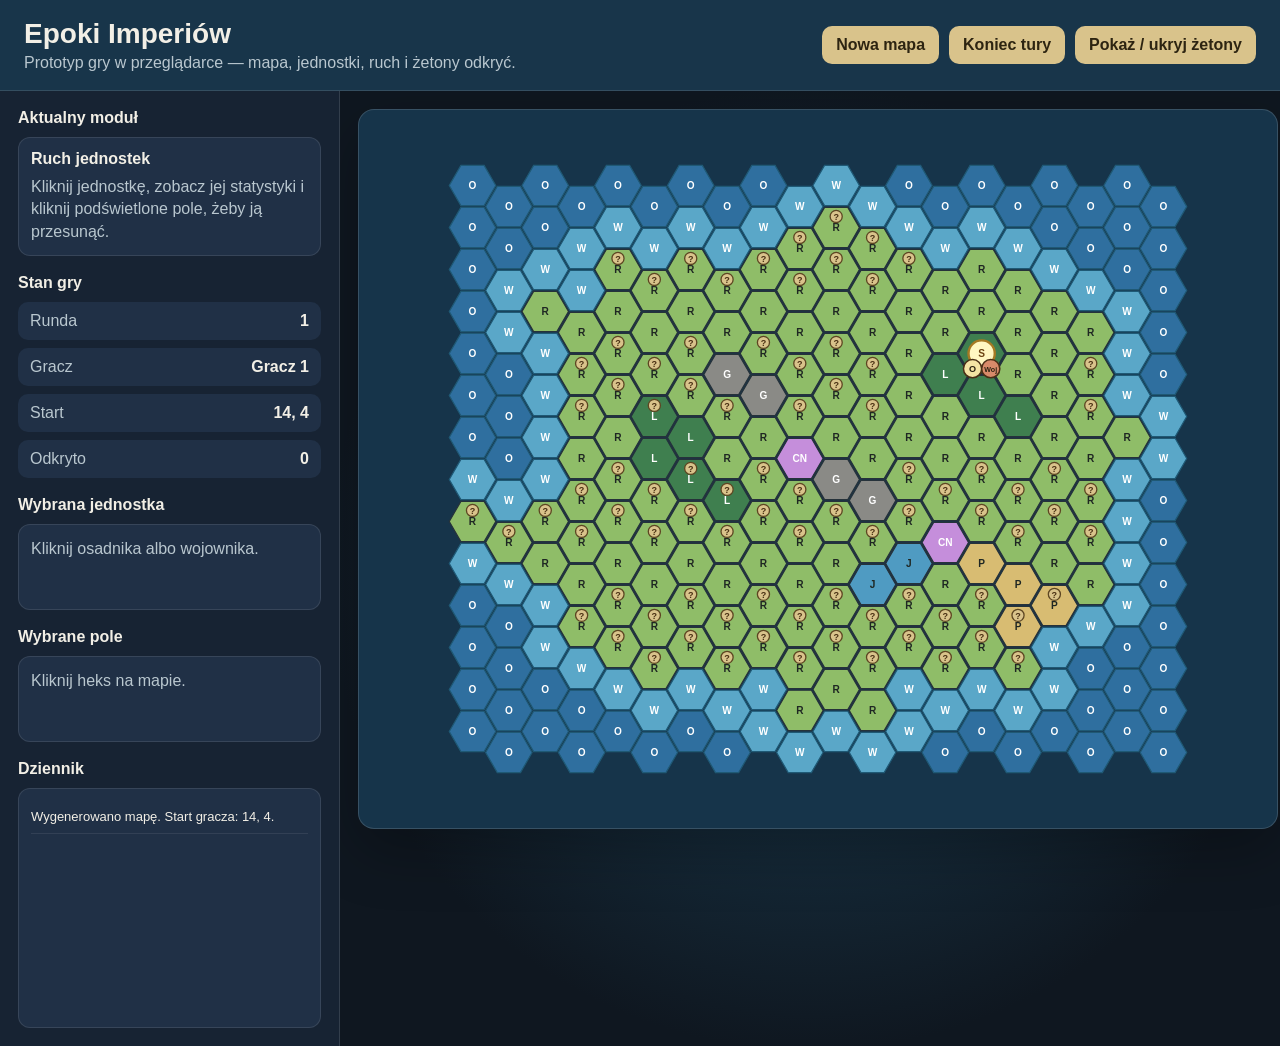
==== game/index.html @ 999e492c "Add movement UI controls" ====
<!doctype html>
<html lang="pl">
<head>
  <meta charset="utf-8" />
  <meta name="viewport" content="width=device-width, initial-scale=1" />
  <title>Epoki Imperiów — prototyp gry</title>
  <link rel="stylesheet" href="styles.css" />
</head>
<body>
  <header class="topbar">
    <div>
      <h1>Epoki Imperiów</h1>
      <p>Prototyp gry w przeglądarce — mapa, jednostki, ruch i żetony odkryć.</p>
    </div>
    <div class="topbar-actions">
      <button id="new-map-button">Nowa mapa</button>
      <button id="end-turn-button">Koniec tury</button>
      <button id="toggle-tokens-button">Pokaż / ukryj żetony</button>
    </div>
  </header>

  <main class="layout">
    <aside class="panel">
      <h2>Aktualny moduł</h2>
      <div class="module-box">
        <strong>Ruch jednostek</strong>
        <p>Kliknij jednostkę, zobacz jej statystyki i kliknij podświetlone pole, żeby ją przesunąć.</p>
      </div>

      <h2>Stan gry</h2>
      <dl class="stats">
        <div><dt>Runda</dt><dd id="round-value">1</dd></div>
        <div><dt>Gracz</dt><dd id="player-value">Gracz 1</dd></div>
        <div><dt>Start</dt><dd id="start-value">—</dd></div>
        <div><dt>Odkryto</dt><dd id="discoveries-value">0</dd></div>
      </dl>

      <h2>Wybrana jednostka</h2>
      <div id="selected-unit" class="info-box">Kliknij osadnika albo wojownika.</div>

      <h2>Wybrane pole</h2>
      <div id="selected-hex" class="info-box">Kliknij heks na mapie.</div>

      <h2>Dziennik</h2>
      <div id="log" class="log"></div>
    </aside>

    <section class="board-wrap">
      <svg id="board" role="img" aria-label="Mapa heksowa gry Epoki Imperiów"></svg>
    </section>
  </main>

  <script src="app.js"></script>
</body>
</html>
---- game/styles.css ----
:root {
  --bg: #0f1720;
  --panel: #172333;
  --panel-2: #203046;
  --text: #f2efe6;
  --muted: #b9c7cf;
  --accent: #d9c38b;
  --accent-2: #5aa7c8;
  --danger: #d88a6a;
}

* {
  box-sizing: border-box;
}

body {
  margin: 0;
  min-height: 100vh;
  font-family: Arial, sans-serif;
  color: var(--text);
  background: var(--bg);
}

button {
  border: 0;
  border-radius: 10px;
  padding: 10px 14px;
  font: inherit;
  font-weight: 700;
  cursor: pointer;
  background: var(--accent);
  color: #2d2411;
}

button:hover {
  filter: brightness(1.08);
}

.topbar {
  display: flex;
  justify-content: space-between;
  align-items: center;
  gap: 20px;
  padding: 18px 24px;
  background: #18354a;
  border-bottom: 1px solid rgba(255, 255, 255, 0.12);
}

.topbar h1 {
  margin: 0 0 4px;
  font-size: 28px;
}

.topbar p {
  margin: 0;
  color: var(--muted);
}

.topbar-actions {
  display: flex;
  flex-wrap: wrap;
  gap: 10px;
  justify-content: flex-end;
}

.layout {
  display: grid;
  grid-template-columns: 340px 1fr;
  min-height: calc(100vh - 86px);
}

.panel {
  padding: 18px;
  background: var(--panel);
  border-right: 1px solid rgba(255, 255, 255, 0.12);
  overflow: auto;
}

.panel h2 {
  margin: 18px 0 10px;
  font-size: 16px;
}

.panel h2:first-child {
  margin-top: 0;
}

.module-box,
.info-box,
.log {
  background: var(--panel-2);
  border: 1px solid rgba(255, 255, 255, 0.1);
  border-radius: 12px;
  padding: 12px;
}

.module-box p {
  margin: 8px 0 0;
  color: var(--muted);
  line-height: 1.4;
}

.stats {
  display: grid;
  gap: 8px;
  margin: 0;
}

.stats div {
  display: flex;
  justify-content: space-between;
  gap: 16px;
  padding: 10px 12px;
  background: var(--panel-2);
  border-radius: 10px;
}

.stats dt {
  color: var(--muted);
}

.stats dd {
  margin: 0;
  font-weight: 700;
}

.info-box {
  min-height: 86px;
  color: var(--muted);
  line-height: 1.5;
}

.log {
  height: 240px;
  overflow: auto;
  font-size: 13px;
  line-height: 1.4;
}

.log-entry {
  padding: 7px 0;
  border-bottom: 1px solid rgba(255, 255, 255, 0.08);
}

.board-wrap {
  overflow: auto;
  padding: 18px;
  background: radial-gradient(circle at center, #1c4056 0%, #0f1720 72%);
}

#board {
  display: block;
  min-width: 920px;
  min-height: 720px;
  background: #16344a;
  border-radius: 16px;
  border: 1px solid rgba(255, 255, 255, 0.14);
  box-shadow: 0 20px 60px rgba(0, 0, 0, 0.28);
}

.hex {
  cursor: pointer;
  transition: filter 0.12s ease, stroke-width 0.12s ease;
}

.hex:hover {
  filter: brightness(1.16);
  stroke-width: 2.2;
}

.hex-label {
  pointer-events: none;
  font-size: 10px;
  font-weight: 700;
  text-anchor: middle;
  dominant-baseline: middle;
}

.token,
.unit,
.start-marker {
  pointer-events: none;
}

.token-text,
.unit-text,
.start-text {
  pointer-events: none;
  font-weight: 700;
  text-anchor: middle;
  dominant-baseline: middle;
}

@media (max-width: 980px) {
  .layout {
    grid-template-columns: 1fr;
  }

  .panel {
    border-right: 0;
    border-bottom: 1px solid rgba(255, 255, 255, 0.12);
  }
}
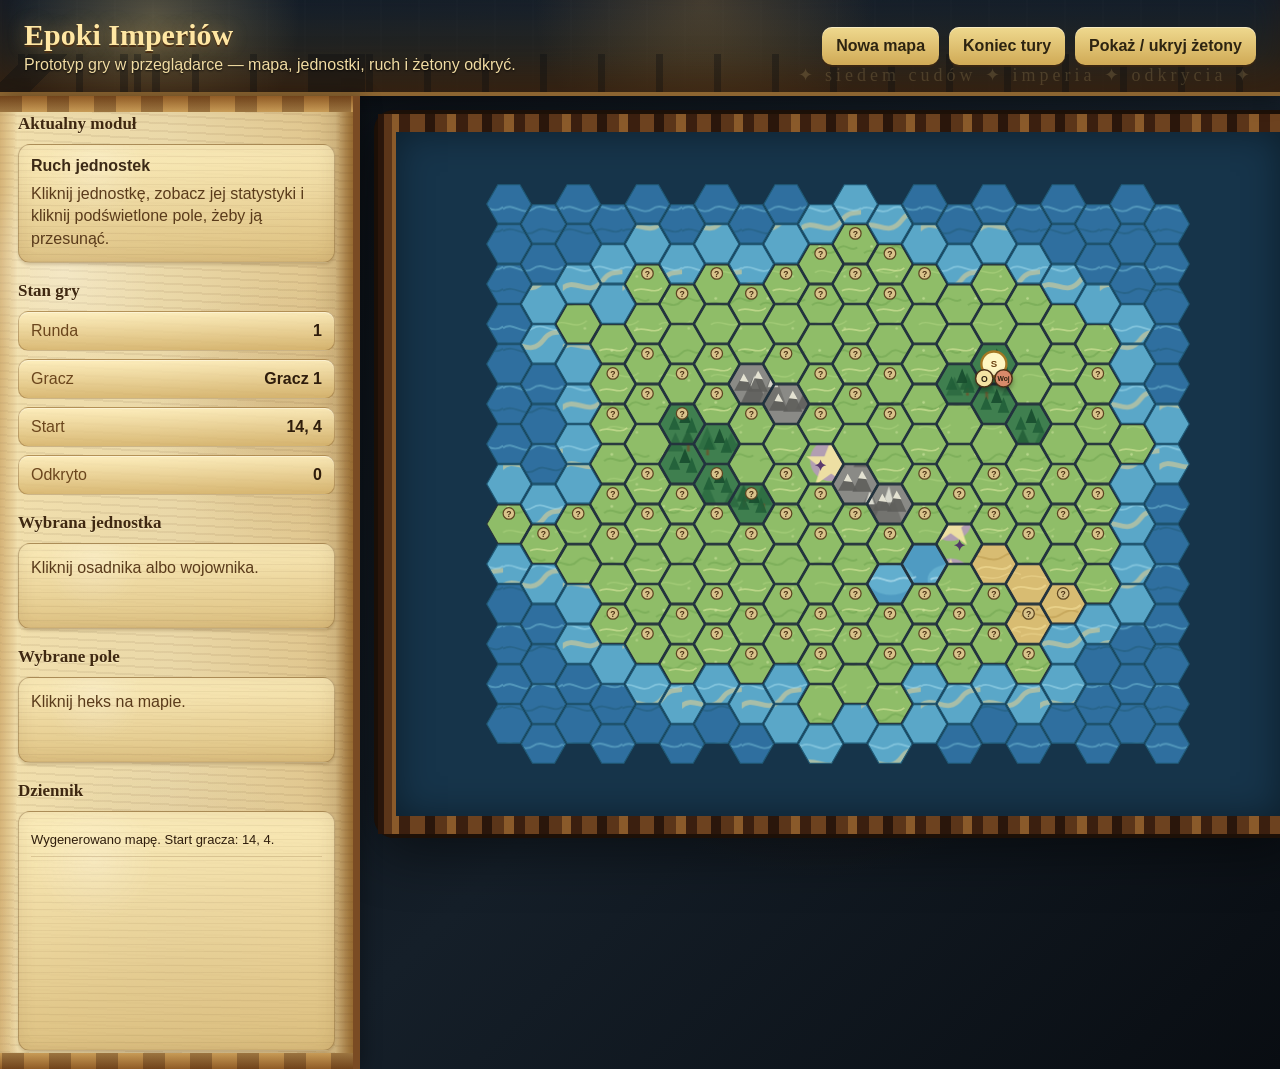
==== commit eafd5805: "Load terrain graphics overlay" ====
--- a/game/index.html
+++ b/game/index.html
@@ -51,5 +51,6 @@
   </main>
 
   <script src="app.js"></script>
+  <script src="terrain-images.js"></script>
 </body>
 </html>
--- a/game/styles.css
+++ b/game/styles.css
@@ -7,6 +7,10 @@
   --accent: #d9c38b;
   --accent-2: #5aa7c8;
   --danger: #d88a6a;
+  --ok: #96d98b;
+  --papyrus: #ead8a8;
+  --papyrus-dark: #b79354;
+  --ink: #3c2a16;
 }
 
 * {
@@ -18,7 +22,9 @@
   min-height: 100vh;
   font-family: Arial, sans-serif;
   color: var(--text);
-  background: var(--bg);
+  background:
+    radial-gradient(circle at 50% 0%, rgba(114, 80, 37, 0.22), transparent 36%),
+    linear-gradient(135deg, #0d1218 0%, #111c25 48%, #070b10 100%);
 }
 
 button {
@@ -28,8 +34,12 @@
   font: inherit;
   font-weight: 700;
   cursor: pointer;
-  background: var(--accent);
+  background:
+    linear-gradient(180deg, #efd98f 0%, #d0aa56 100%);
   color: #2d2411;
+  box-shadow:
+    inset 0 1px 0 rgba(255, 255, 255, 0.45),
+    0 2px 0 rgba(63, 39, 15, 0.7);
 }
 
 button:hover {
@@ -37,23 +47,68 @@
 }
 
 .topbar {
+  position: relative;
   display: flex;
   justify-content: space-between;
   align-items: center;
   gap: 20px;
   padding: 18px 24px;
-  background: #18354a;
-  border-bottom: 1px solid rgba(255, 255, 255, 0.12);
+  overflow: hidden;
+  background:
+    radial-gradient(circle at 12% 18%, rgba(255, 219, 134, 0.28), transparent 13%),
+    radial-gradient(circle at 55% 0%, rgba(210, 154, 71, 0.25), transparent 24%),
+    linear-gradient(180deg, rgba(20, 32, 46, 0.84) 0%, rgba(38, 37, 32, 0.88) 58%, rgba(57, 40, 22, 0.96) 100%),
+    repeating-linear-gradient(90deg, rgba(255,255,255,0.05) 0 2px, transparent 2px 38px);
+  border-bottom: 4px solid #8c6531;
+  box-shadow:
+    inset 0 -18px 34px rgba(44, 25, 10, 0.45),
+    0 4px 18px rgba(0, 0, 0, 0.35);
+}
+
+.topbar::before {
+  content: '';
+  position: absolute;
+  inset: auto 0 0 0;
+  height: 38px;
+  opacity: 0.34;
+  background:
+    linear-gradient(135deg, transparent 0 20px, #0a0d10 20px 48px, transparent 48px 100px),
+    linear-gradient(90deg, transparent 0 120px, #0a0d10 120px 128px, transparent 128px 152px, #0a0d10 152px 160px, transparent 160px 230px),
+    linear-gradient(90deg, transparent 0 310px, #0a0d10 310px 365px, transparent 365px 440px),
+    repeating-linear-gradient(90deg, transparent 0 18px, #0a0d10 18px 25px, transparent 25px 58px);
+}
+
+.topbar::after {
+  content: '✦  siedem cudów  ✦  imperia  ✦  odkrycia  ✦';
+  position: absolute;
+  right: 26px;
+  bottom: 6px;
+  color: rgba(246, 219, 145, 0.16);
+  font-family: Georgia, serif;
+  font-size: 18px;
+  letter-spacing: 4px;
+  pointer-events: none;
+}
+
+.topbar > * {
+  position: relative;
+  z-index: 1;
 }
 
 .topbar h1 {
   margin: 0 0 4px;
-  font-size: 28px;
+  font-family: Georgia, 'Times New Roman', serif;
+  font-size: 30px;
+  color: #ffe7a3;
+  text-shadow:
+    0 2px 0 #4b2f14,
+    0 0 18px rgba(238, 190, 91, 0.35);
 }
 
 .topbar p {
   margin: 0;
-  color: var(--muted);
+  color: #f1dca3;
+  text-shadow: 0 1px 2px rgba(0, 0, 0, 0.75);
 }
 
 .topbar-actions {
@@ -65,20 +120,56 @@
 
 .layout {
   display: grid;
-  grid-template-columns: 340px 1fr;
+  grid-template-columns: 360px 1fr;
   min-height: calc(100vh - 86px);
 }
 
 .panel {
+  position: relative;
   padding: 18px;
-  background: var(--panel);
-  border-right: 1px solid rgba(255, 255, 255, 0.12);
+  color: var(--ink);
+  background:
+    radial-gradient(circle at 18% 18%, rgba(255, 255, 255, 0.30), transparent 12%),
+    radial-gradient(circle at 78% 32%, rgba(129, 83, 35, 0.13), transparent 18%),
+    radial-gradient(circle at 48% 88%, rgba(91, 50, 20, 0.14), transparent 22%),
+    repeating-linear-gradient(3deg, rgba(93, 59, 29, 0.08) 0 2px, transparent 2px 8px),
+    linear-gradient(90deg, #c79d5a 0%, #f1dfad 5%, #ead8a8 48%, #dfc48b 95%, #a97937 100%);
+  border-right: 7px solid #7a4b23;
+  box-shadow:
+    inset -18px 0 28px rgba(73, 42, 15, 0.22),
+    inset 10px 0 16px rgba(255, 242, 196, 0.35),
+    5px 0 16px rgba(0, 0, 0, 0.28);
   overflow: auto;
+}
+
+.panel::before,
+.panel::after {
+  content: '';
+  position: absolute;
+  left: 0;
+  right: 0;
+  height: 16px;
+  pointer-events: none;
+  background:
+    repeating-linear-gradient(90deg, rgba(82, 47, 19, 0.42) 0 22px, rgba(171, 120, 55, 0.25) 22px 47px),
+    linear-gradient(180deg, #875220, #d1a761);
+}
+
+.panel::before {
+  top: 0;
+}
+
+.panel::after {
+  bottom: 0;
+  transform: rotate(180deg);
 }
 
 .panel h2 {
   margin: 18px 0 10px;
-  font-size: 16px;
+  font-family: Georgia, 'Times New Roman', serif;
+  font-size: 17px;
+  color: #3f2811;
+  text-shadow: 0 1px 0 rgba(255, 244, 205, 0.55);
 }
 
 .panel h2:first-child {
@@ -88,15 +179,21 @@
 .module-box,
 .info-box,
 .log {
-  background: var(--panel-2);
-  border: 1px solid rgba(255, 255, 255, 0.1);
+  background:
+    radial-gradient(circle at 24% 20%, rgba(255, 255, 255, 0.20), transparent 20%),
+    repeating-linear-gradient(0deg, rgba(83, 50, 21, 0.06) 0 1px, transparent 1px 7px),
+    linear-gradient(180deg, rgba(255, 241, 191, 0.82), rgba(218, 188, 122, 0.82));
+  border: 1px solid rgba(93, 55, 18, 0.35);
   border-radius: 12px;
   padding: 12px;
+  box-shadow:
+    inset 0 0 18px rgba(112, 69, 22, 0.12),
+    0 2px 3px rgba(74, 42, 12, 0.18);
 }
 
 .module-box p {
   margin: 8px 0 0;
-  color: var(--muted);
+  color: #5a3b1b;
   line-height: 1.4;
 }
 
@@ -111,23 +208,64 @@
   justify-content: space-between;
   gap: 16px;
   padding: 10px 12px;
-  background: var(--panel-2);
+  background:
+    linear-gradient(180deg, rgba(255, 240, 191, 0.86), rgba(212, 177, 105, 0.82));
+  border: 1px solid rgba(93, 55, 18, 0.30);
   border-radius: 10px;
+  box-shadow: inset 0 1px 0 rgba(255, 255, 255, 0.35);
 }
 
 .stats dt {
-  color: var(--muted);
+  color: #6b461d;
 }
 
 .stats dd {
   margin: 0;
   font-weight: 700;
+  color: #2f1d0c;
 }
 
 .info-box {
   min-height: 86px;
-  color: var(--muted);
+  color: #5a3b1b;
   line-height: 1.5;
+}
+
+.info-box strong {
+  color: #2f1d0c;
+}
+
+.unit-card-title {
+  display: flex;
+  justify-content: space-between;
+  gap: 10px;
+  margin-bottom: 8px;
+}
+
+.unit-stat-grid {
+  display: grid;
+  grid-template-columns: 1fr 1fr;
+  gap: 6px;
+  margin-top: 8px;
+}
+
+.unit-stat {
+  padding: 8px;
+  border-radius: 8px;
+  background: rgba(82, 49, 18, 0.10);
+  border: 1px solid rgba(82, 49, 18, 0.14);
+}
+
+.unit-stat span {
+  display: block;
+  color: #795326;
+  font-size: 12px;
+}
+
+.unit-stat b {
+  display: block;
+  margin-top: 2px;
+  color: #2f1d0c;
 }
 
 .log {
@@ -139,13 +277,16 @@
 
 .log-entry {
   padding: 7px 0;
-  border-bottom: 1px solid rgba(255, 255, 255, 0.08);
+  color: #2f1d0c;
+  border-bottom: 1px solid rgba(93, 55, 18, 0.18);
 }
 
 .board-wrap {
   overflow: auto;
   padding: 18px;
-  background: radial-gradient(circle at center, #1c4056 0%, #0f1720 72%);
+  background:
+    radial-gradient(circle at center, rgba(81, 50, 25, 0.34) 0%, transparent 44%),
+    linear-gradient(135deg, #0c1117 0%, #151f29 48%, #090d12 100%);
 }
 
 #board {
@@ -153,9 +294,20 @@
   min-width: 920px;
   min-height: 720px;
   background: #16344a;
+  border: 18px solid #3a2414;
+  border-image: repeating-linear-gradient(
+    90deg,
+    #2a160b 0 10px,
+    #5b3519 10px 22px,
+    #8a5a2a 22px 31px,
+    #3b1f0f 31px 42px,
+    #6d421f 42px 56px
+  ) 28;
   border-radius: 16px;
-  border: 1px solid rgba(255, 255, 255, 0.14);
-  box-shadow: 0 20px 60px rgba(0, 0, 0, 0.28);
+  box-shadow:
+    inset 0 0 36px rgba(0, 0, 0, 0.42),
+    0 0 0 4px #1d1007,
+    0 18px 55px rgba(0, 0, 0, 0.48);
 }
 
 .hex {
@@ -176,10 +328,38 @@
   dominant-baseline: middle;
 }
 
+.terrain-decoration {
+  pointer-events: none;
+}
+
+.move-target {
+  cursor: pointer;
+  opacity: 0.72;
+}
+
+.move-target:hover {
+  opacity: 0.95;
+}
+
 .token,
-.unit,
 .start-marker {
   pointer-events: none;
+}
+
+.unit {
+  cursor: pointer;
+  filter: drop-shadow(0 3px 3px rgba(0, 0, 0, 0.35));
+}
+
+.unit:hover {
+  filter: brightness(1.12) drop-shadow(0 3px 3px rgba(0, 0, 0, 0.35));
+}
+
+.selected-unit-ring {
+  pointer-events: none;
+  fill: none;
+  stroke: #fff2c7;
+  stroke-width: 3;
 }
 
 .token-text,
@@ -198,6 +378,6 @@
 
   .panel {
     border-right: 0;
-    border-bottom: 1px solid rgba(255, 255, 255, 0.12);
+    border-bottom: 7px solid #7a4b23;
   }
 }
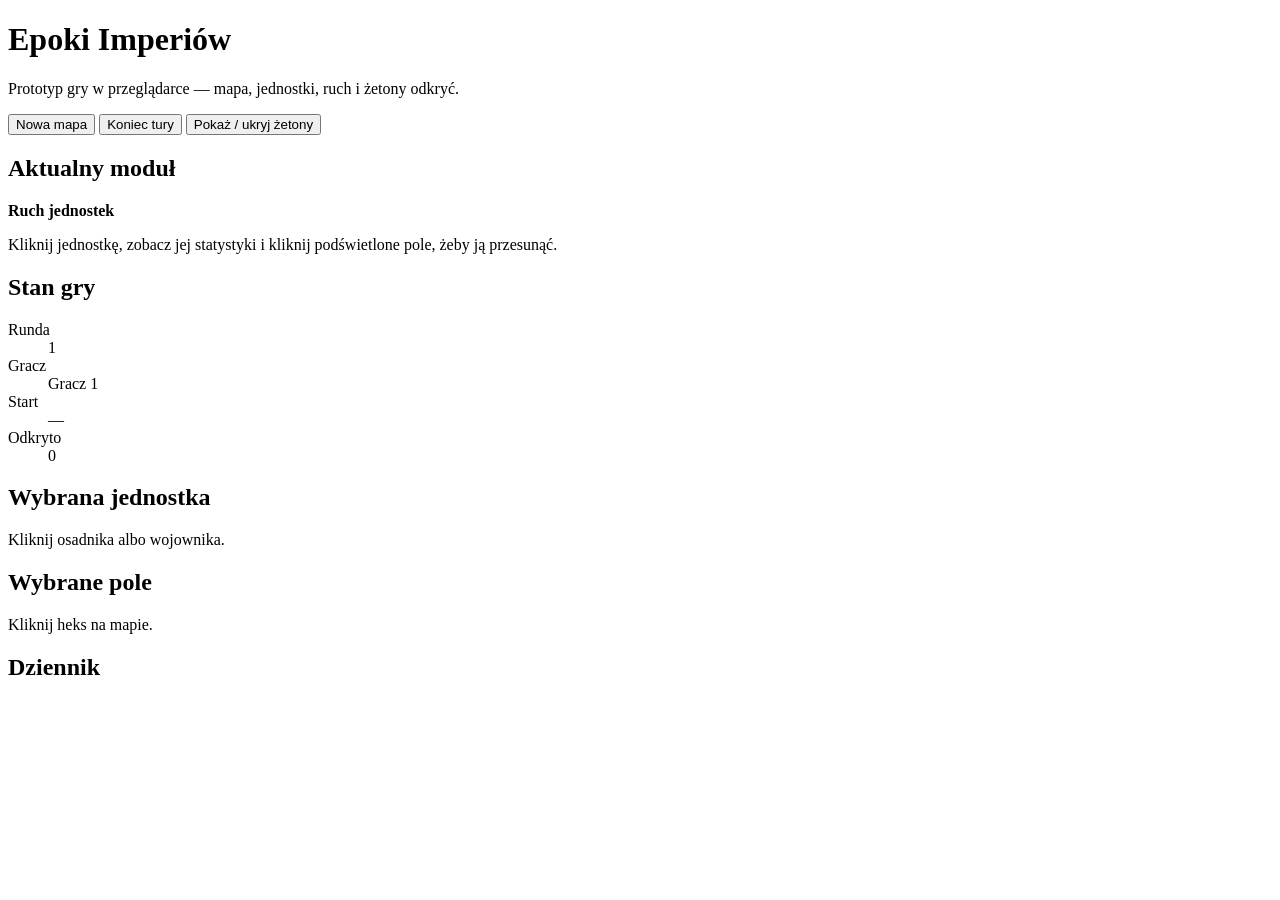
==== commit e53a4860: "Recreate browser game prototype index" ====
--- a/game/index.html
+++ b/game/index.html
@@ -51,6 +51,5 @@
   </main>
 
   <script src="app.js"></script>
-  <script src="terrain-images.js"></script>
 </body>
 </html>
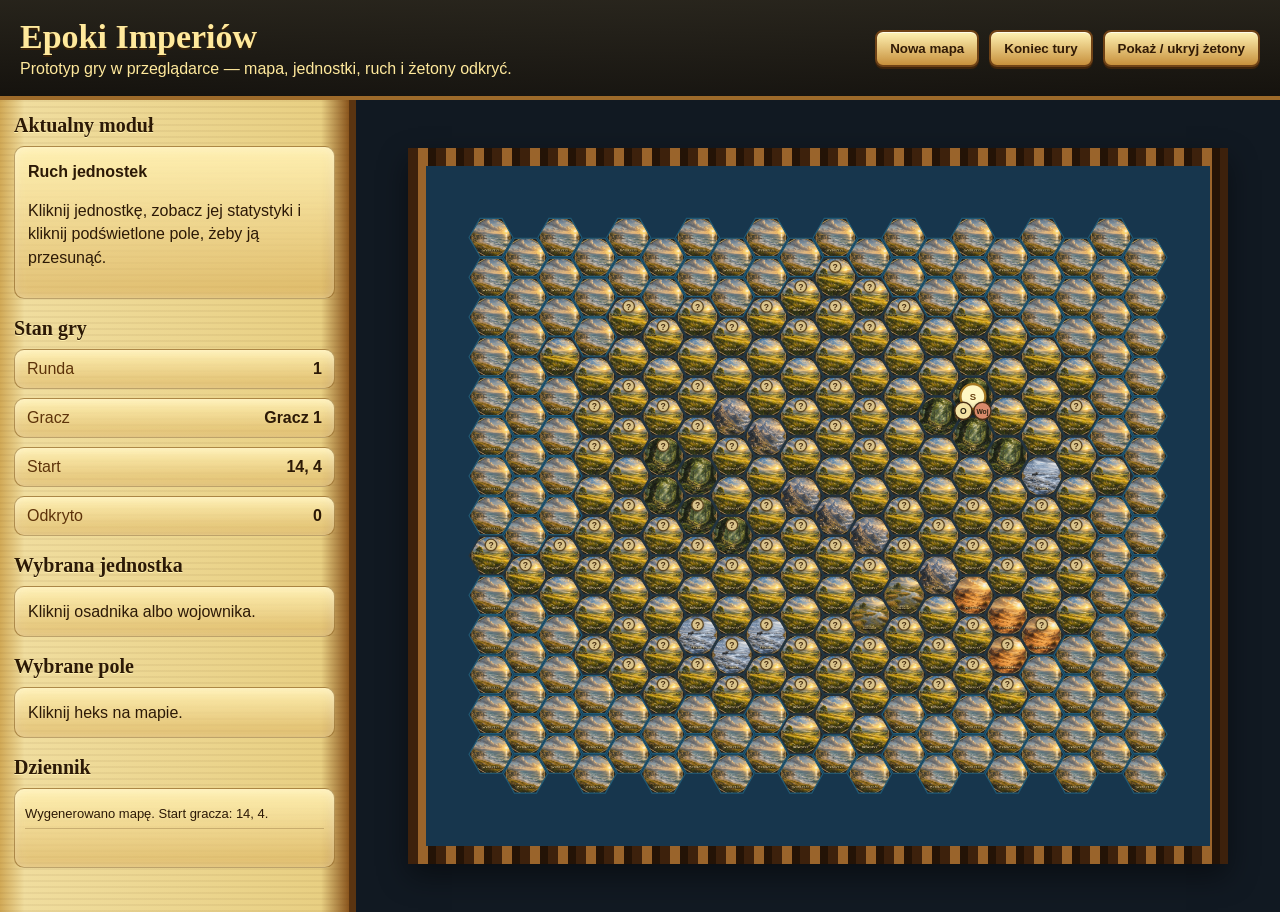
==== commit 2fd0c16f: "Load forced terrain graphics script" ====
--- a/game/index.html
+++ b/game/index.html
@@ -51,5 +51,6 @@
   </main>
 
   <script src="app.js"></script>
+  <script src="graphics-fix.js"></script>
 </body>
 </html>
--- a/game/styles.css
+++ b/game/styles.css
@@ -0,0 +1,118 @@
+:root {
+  --bg: #101820;
+  --panel: #ead18f;
+  --panel-dark: #8d5a24;
+  --ink: #2c1906;
+  --accent: #f0d47a;
+}
+
+* { box-sizing: border-box; }
+
+body {
+  margin: 0;
+  min-height: 100vh;
+  color: var(--ink);
+  background: radial-gradient(circle at top, #33404a 0, #101820 48%, #071018 100%);
+  font-family: Georgia, 'Times New Roman', serif;
+}
+
+.topbar {
+  display: flex;
+  align-items: center;
+  justify-content: space-between;
+  gap: 24px;
+  padding: 18px 20px;
+  color: #ffe99c;
+  background: linear-gradient(180deg, rgba(40, 36, 27, 0.96), rgba(22, 18, 12, 0.9));
+  border-bottom: 4px solid #9d6a2a;
+}
+
+.topbar h1 {
+  margin: 0;
+  font-size: 34px;
+  text-shadow: 0 2px 0 #3b2208;
+}
+
+.topbar p { margin: 4px 0 0; font-family: Arial, sans-serif; }
+
+.topbar-actions { display: flex; gap: 10px; flex-wrap: wrap; }
+
+button {
+  cursor: pointer;
+  border: 2px solid #6f4216;
+  border-radius: 8px;
+  padding: 9px 13px;
+  color: #321b06;
+  background: linear-gradient(#fff2b3, #c7903c);
+  font-weight: 700;
+  box-shadow: inset 0 1px 0 rgba(255,255,255,0.7), 0 2px 0 #3d230b;
+}
+
+.layout {
+  display: grid;
+  grid-template-columns: 356px 1fr;
+  min-height: calc(100vh - 88px);
+}
+
+.panel {
+  padding: 14px;
+  background-color: #e5c879;
+  background-image: repeating-linear-gradient(0deg, rgba(90,54,18,0.06) 0 2px, transparent 2px 6px), linear-gradient(90deg, #d1a956, #f0dd9e 7%, #e8cf82 92%, #8a551d);
+  border-right: 7px solid #5a3411;
+}
+
+.panel h2 { margin: 0 0 9px; font-size: 20px; text-shadow: 0 1px #fff0b1; }
+
+.module-box, .info-box, .log, .stats div {
+  border: 1px solid rgba(110, 70, 20, 0.45);
+  border-radius: 10px;
+  background: linear-gradient(180deg, rgba(255,240,178,0.96), rgba(213,169,83,0.55));
+  box-shadow: inset 0 1px 12px rgba(255,255,255,0.35);
+}
+
+.module-box, .info-box { padding: 13px; margin-bottom: 18px; font-family: Arial, sans-serif; line-height: 1.45; }
+
+.stats { margin: 0 0 18px; display: grid; gap: 9px; }
+.stats div { display: flex; justify-content: space-between; padding: 10px 12px; font-family: Arial, sans-serif; }
+.stats dt { color: #5d330a; }
+.stats dd { margin: 0; font-weight: 800; }
+
+.log { min-height: 80px; max-height: 170px; overflow: auto; padding: 10px; font-family: Arial, sans-serif; font-size: 13px; }
+.log-entry { padding: 7px 0; border-bottom: 1px solid rgba(90, 54, 18, 0.25); }
+
+.board-wrap {
+  display: flex;
+  align-items: center;
+  justify-content: center;
+  padding: 18px;
+  overflow: auto;
+  background: #111922;
+}
+
+#board {
+  max-width: 100%;
+  height: auto;
+  background: #17364d;
+  border: 18px solid transparent;
+  border-image: repeating-linear-gradient(90deg, #3d210c 0 10px, #9a642b 10px 20px, #241306 20px 28px) 18;
+  box-shadow: 0 12px 28px rgba(0,0,0,0.45);
+}
+
+.hex-base { cursor: pointer; }
+.hex-border { cursor: pointer; pointer-events: all; }
+.hex-border:hover { stroke: #ffe58a; stroke-width: 2.4; }
+.move-target { opacity: 0.82; cursor: pointer; }
+.token { filter: drop-shadow(0 1px 1px rgba(0,0,0,0.35)); }
+.token-text, .unit-text, .start-text { text-anchor: middle; dominant-baseline: middle; font-family: Arial, sans-serif; font-weight: 900; pointer-events: none; }
+.unit { cursor: pointer; filter: drop-shadow(0 2px 2px rgba(0,0,0,0.4)); }
+.selected-unit-ring { fill: none; stroke: #ffe45d; stroke-width: 3; }
+
+.unit-card-title { display: flex; justify-content: space-between; gap: 10px; margin-bottom: 8px; }
+.unit-stat-grid { display: grid; grid-template-columns: 1fr 1fr; gap: 7px; margin-top: 10px; }
+.unit-stat { padding: 7px; border-radius: 7px; background: rgba(255,255,255,0.32); }
+.unit-stat span { display: block; font-size: 12px; opacity: 0.75; }
+
+@media (max-width: 900px) {
+  .layout { grid-template-columns: 1fr; }
+  .panel { border-right: 0; border-bottom: 7px solid #5a3411; }
+}
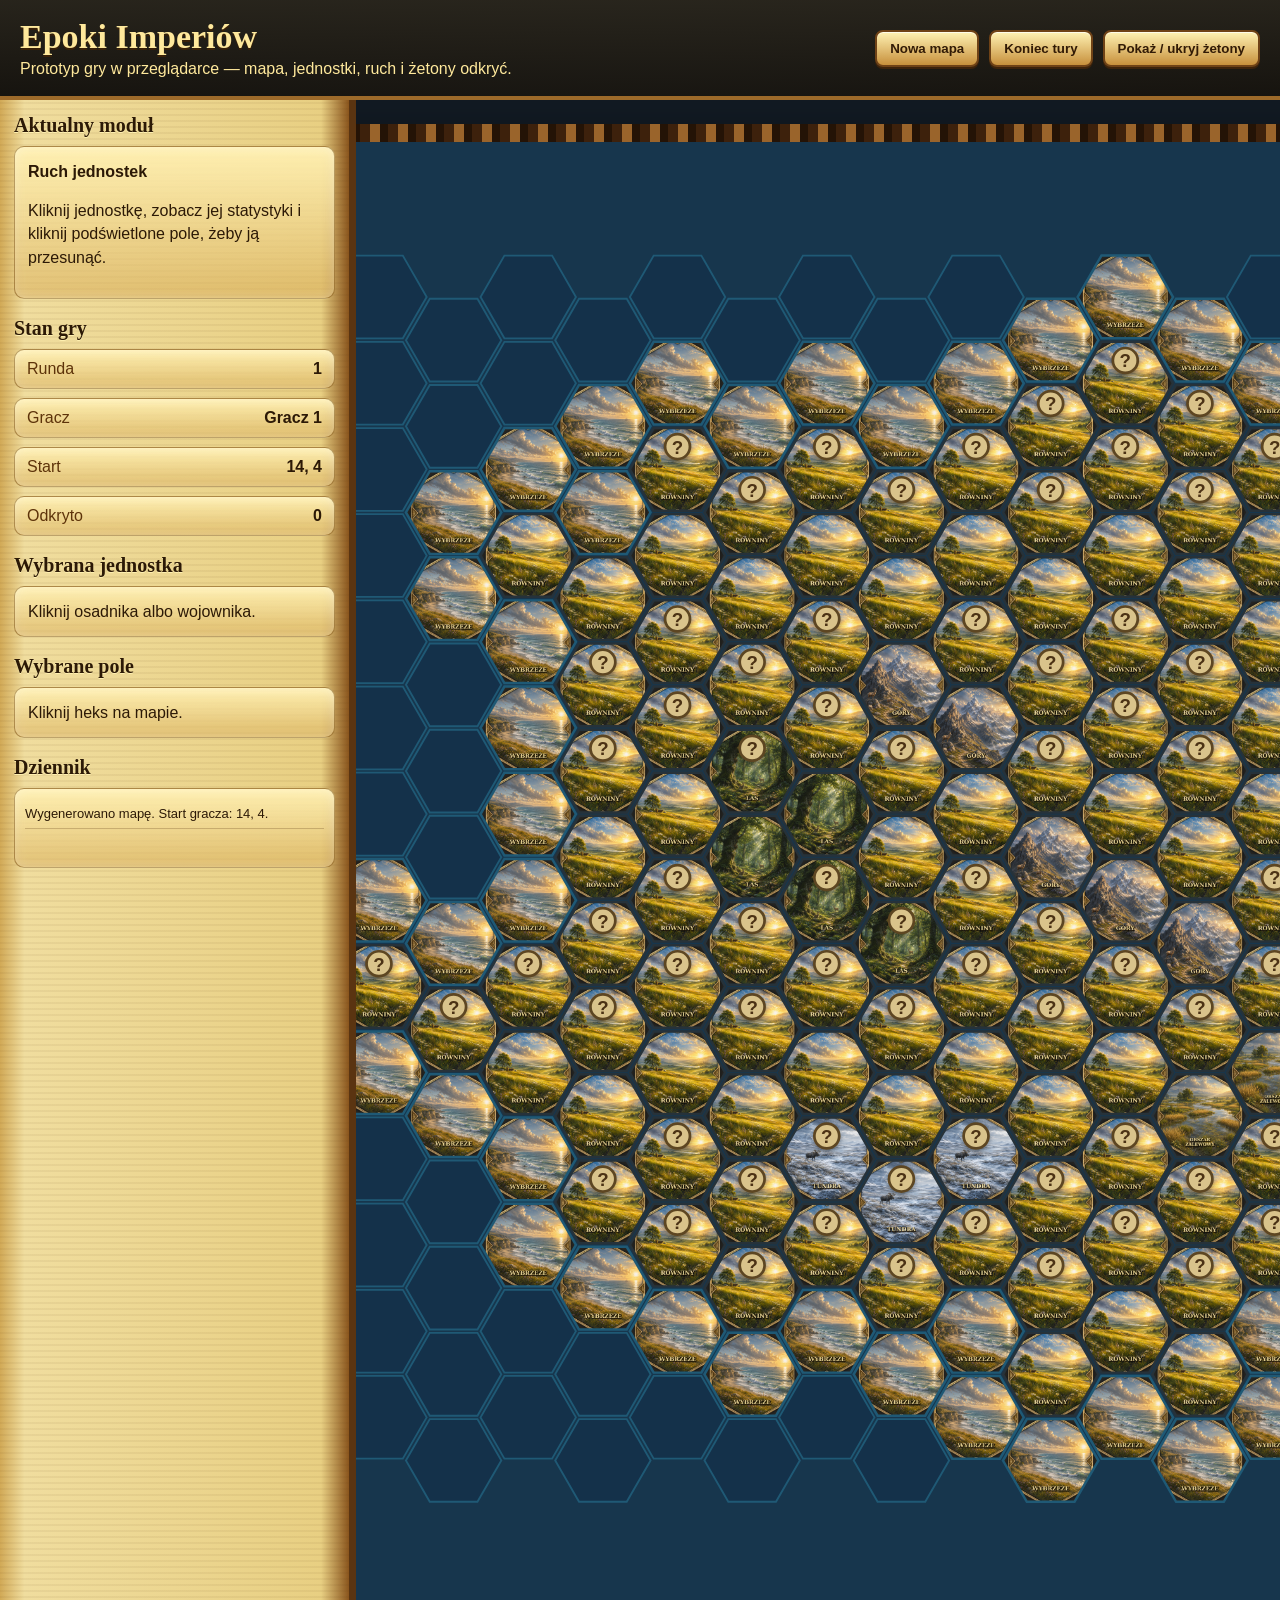
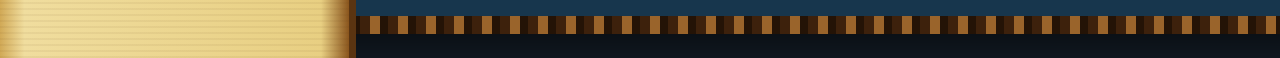
==== commit 242660f5: "Load map zoom script" ====
--- a/game/index.html
+++ b/game/index.html
@@ -52,5 +52,6 @@
 
   <script src="app.js"></script>
   <script src="graphics-fix.js"></script>
+  <script src="map-zoom.js"></script>
 </body>
 </html>
--- a/game/styles.css
+++ b/game/styles.css
@@ -82,16 +82,18 @@
 
 .board-wrap {
   display: flex;
-  align-items: center;
-  justify-content: center;
-  padding: 18px;
+  align-items: flex-start;
+  justify-content: flex-start;
+  padding: 24px;
   overflow: auto;
   background: #111922;
 }
 
 #board {
-  max-width: 100%;
+  width: 1120px;
+  max-width: none;
   height: auto;
+  flex: 0 0 auto;
   background: #17364d;
   border: 18px solid transparent;
   border-image: repeating-linear-gradient(90deg, #3d210c 0 10px, #9a642b 10px 20px, #241306 20px 28px) 18;
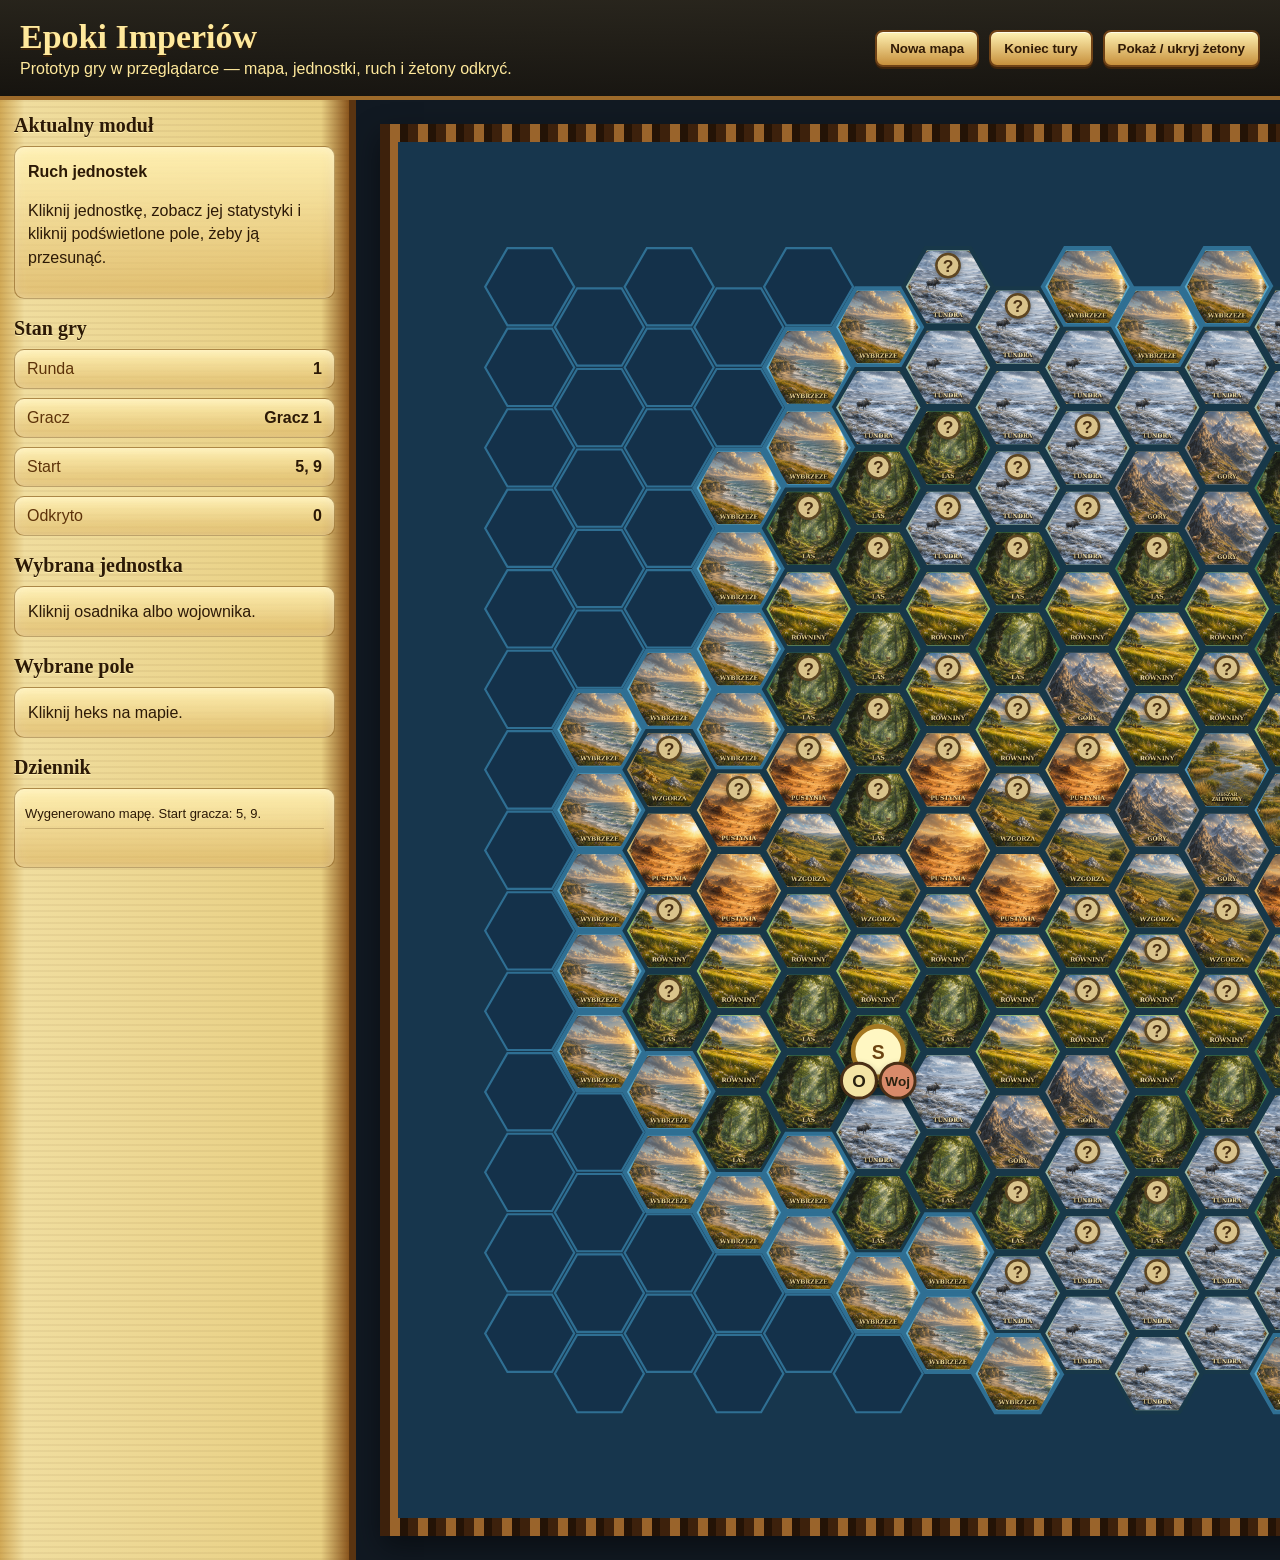
==== commit f0501a97: "Load Civ-style biome generator" ====
--- a/game/index.html
+++ b/game/index.html
@@ -51,6 +51,7 @@
   </main>
 
   <script src="app.js"></script>
+  <script src="biome-map.js"></script>
   <script src="graphics-fix.js"></script>
   <script src="map-zoom.js"></script>
 </body>
--- a/game/styles.css
+++ b/game/styles.css
@@ -87,6 +87,17 @@
   padding: 24px;
   overflow: auto;
   background: #111922;
+  cursor: grab;
+  user-select: none;
+  touch-action: none;
+}
+
+.board-wrap.is-dragging-map {
+  cursor: grabbing;
+}
+
+.board-wrap.is-dragging-map * {
+  cursor: grabbing !important;
 }
 
 #board {
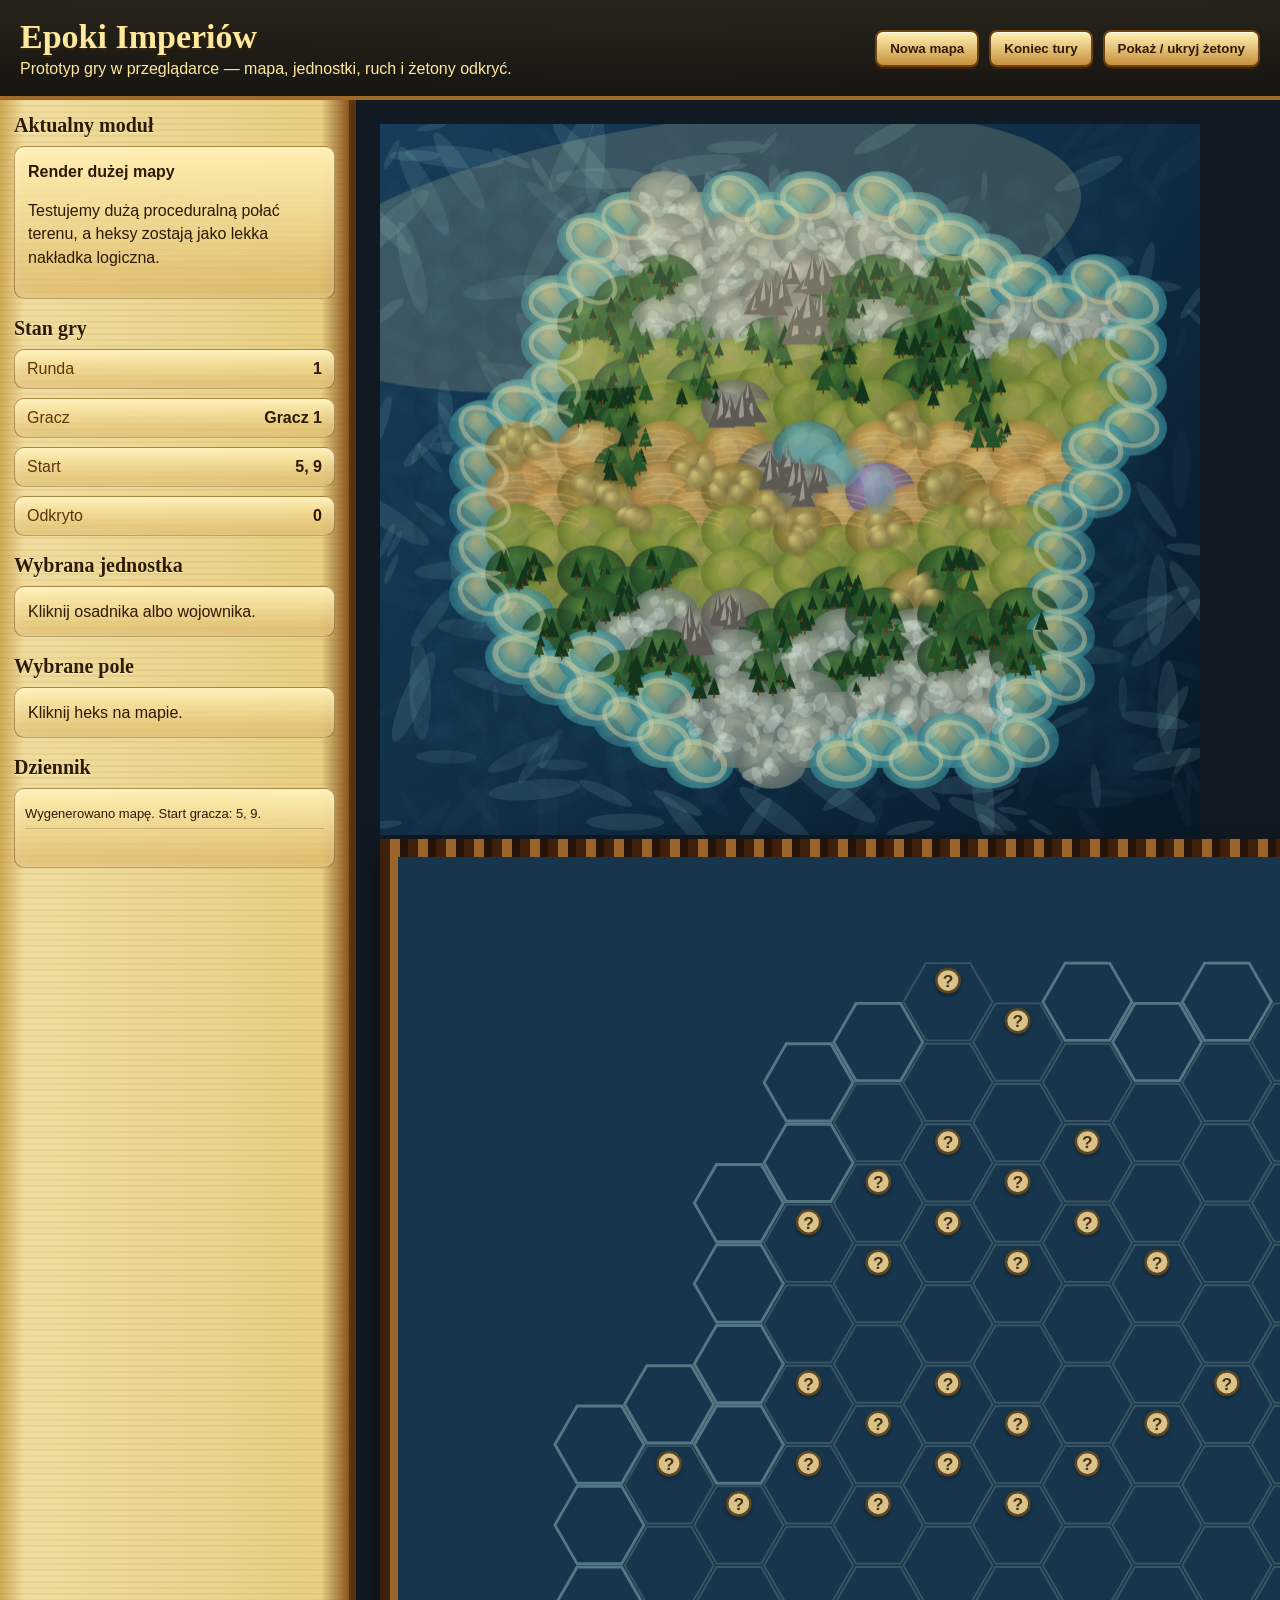
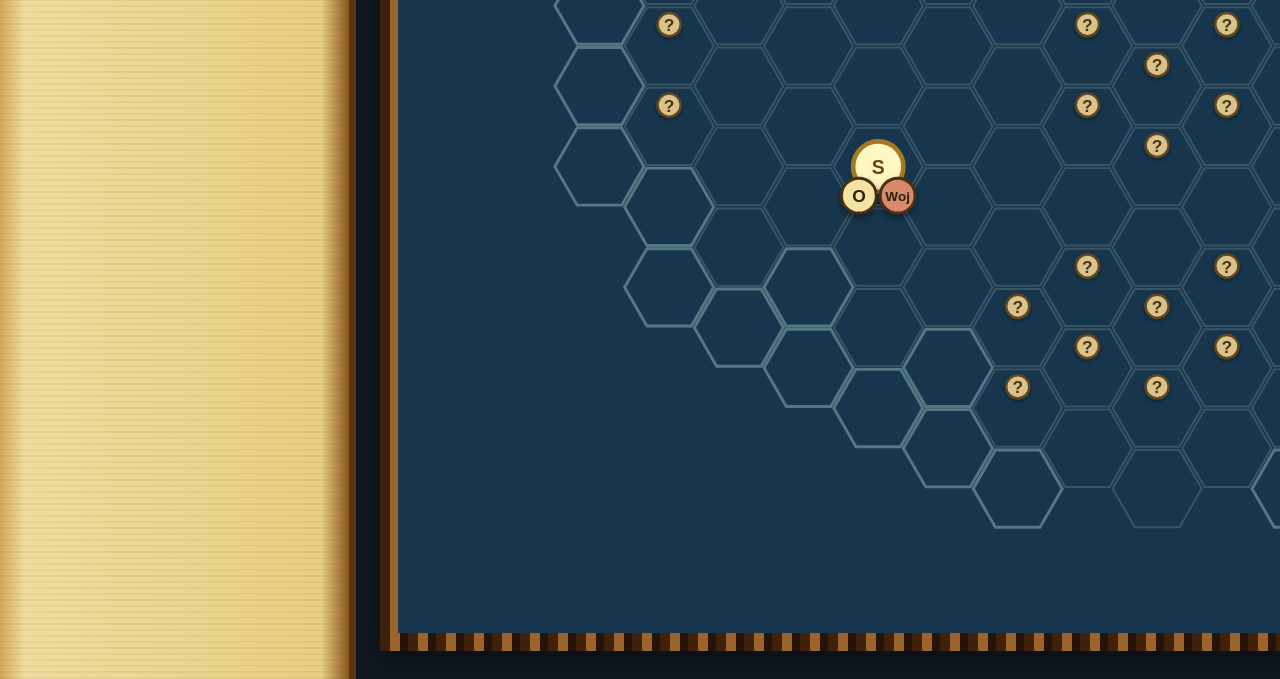
==== commit 57eb72de: "Use large terrain render stage" ====
--- a/game/index.html
+++ b/game/index.html
@@ -23,8 +23,8 @@
     <aside class="panel">
       <h2>Aktualny moduł</h2>
       <div class="module-box">
-        <strong>Ruch jednostek</strong>
-        <p>Kliknij jednostkę, zobacz jej statystyki i kliknij podświetlone pole, żeby ją przesunąć.</p>
+        <strong>Render dużej mapy</strong>
+        <p>Testujemy dużą proceduralną połać terenu, a heksy zostają jako lekka nakładka logiczna.</p>
       </div>
 
       <h2>Stan gry</h2>
@@ -46,13 +46,16 @@
     </aside>
 
     <section class="board-wrap">
-      <svg id="board" role="img" aria-label="Mapa heksowa gry Epoki Imperiów"></svg>
+      <div id="map-stage" class="map-stage">
+        <canvas id="terrain-render"></canvas>
+        <svg id="board" role="img" aria-label="Mapa heksowa gry Epoki Imperiów"></svg>
+      </div>
     </section>
   </main>
 
   <script src="app.js"></script>
   <script src="biome-map.js"></script>
-  <script src="graphics-fix.js"></script>
+  <script src="map-renderer/rendered-terrain.js"></script>
   <script src="map-zoom.js"></script>
 </body>
 </html>
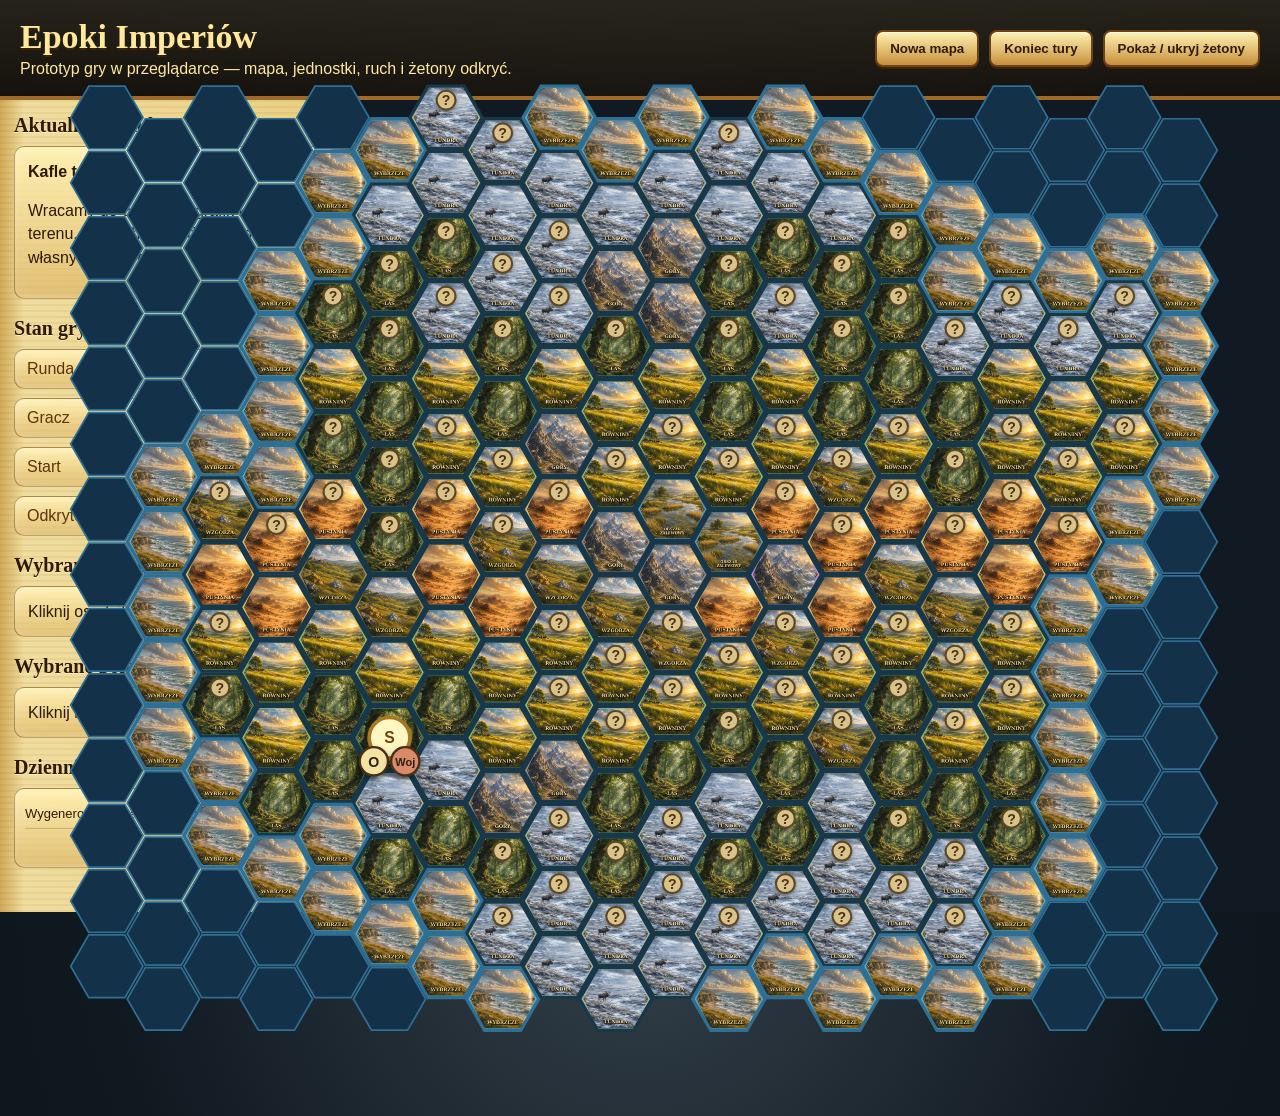
==== commit e04fa020: "Restore per-hex terrain image prototype" ====
--- a/game/index.html
+++ b/game/index.html
@@ -23,8 +23,8 @@
     <aside class="panel">
       <h2>Aktualny moduł</h2>
       <div class="module-box">
-        <strong>Render dużej mapy</strong>
-        <p>Testujemy dużą proceduralną połać terenu, a heksy zostają jako lekka nakładka logiczna.</p>
+        <strong>Kafle terenu</strong>
+        <p>Wracamy do osobnych grafik kafli terenu. Każdy heks będzie mógł dostać własny wariant grafiki.</p>
       </div>
 
       <h2>Stan gry</h2>
@@ -46,16 +46,13 @@
     </aside>
 
     <section class="board-wrap">
-      <div id="map-stage" class="map-stage">
-        <canvas id="terrain-render"></canvas>
-        <svg id="board" role="img" aria-label="Mapa heksowa gry Epoki Imperiów"></svg>
-      </div>
+      <svg id="board" role="img" aria-label="Mapa heksowa gry Epoki Imperiów"></svg>
     </section>
   </main>
 
   <script src="app.js"></script>
   <script src="biome-map.js"></script>
-  <script src="map-renderer/rendered-terrain.js"></script>
+  <script src="graphics-fix.js"></script>
   <script src="map-zoom.js"></script>
 </body>
 </html>
--- a/game/styles.css
+++ b/game/styles.css
@@ -100,7 +100,8 @@
   cursor: grabbing !important;
 }
 
-#board {
+.map-stage {
+  position: relative;
   width: 1120px;
   max-width: none;
   height: auto;
@@ -109,6 +110,27 @@
   border: 18px solid transparent;
   border-image: repeating-linear-gradient(90deg, #3d210c 0 10px, #9a642b 10px 20px, #241306 20px 28px) 18;
   box-shadow: 0 12px 28px rgba(0,0,0,0.45);
+}
+
+#terrain-render,
+#board {
+  display: block;
+  width: 100%;
+  height: auto;
+}
+
+#terrain-render {
+  position: relative;
+  z-index: 1;
+  background: #17364d;
+}
+
+#board {
+  position: absolute;
+  inset: 0;
+  z-index: 2;
+  max-width: none;
+  background: transparent;
 }
 
 .hex-base { cursor: pointer; }
